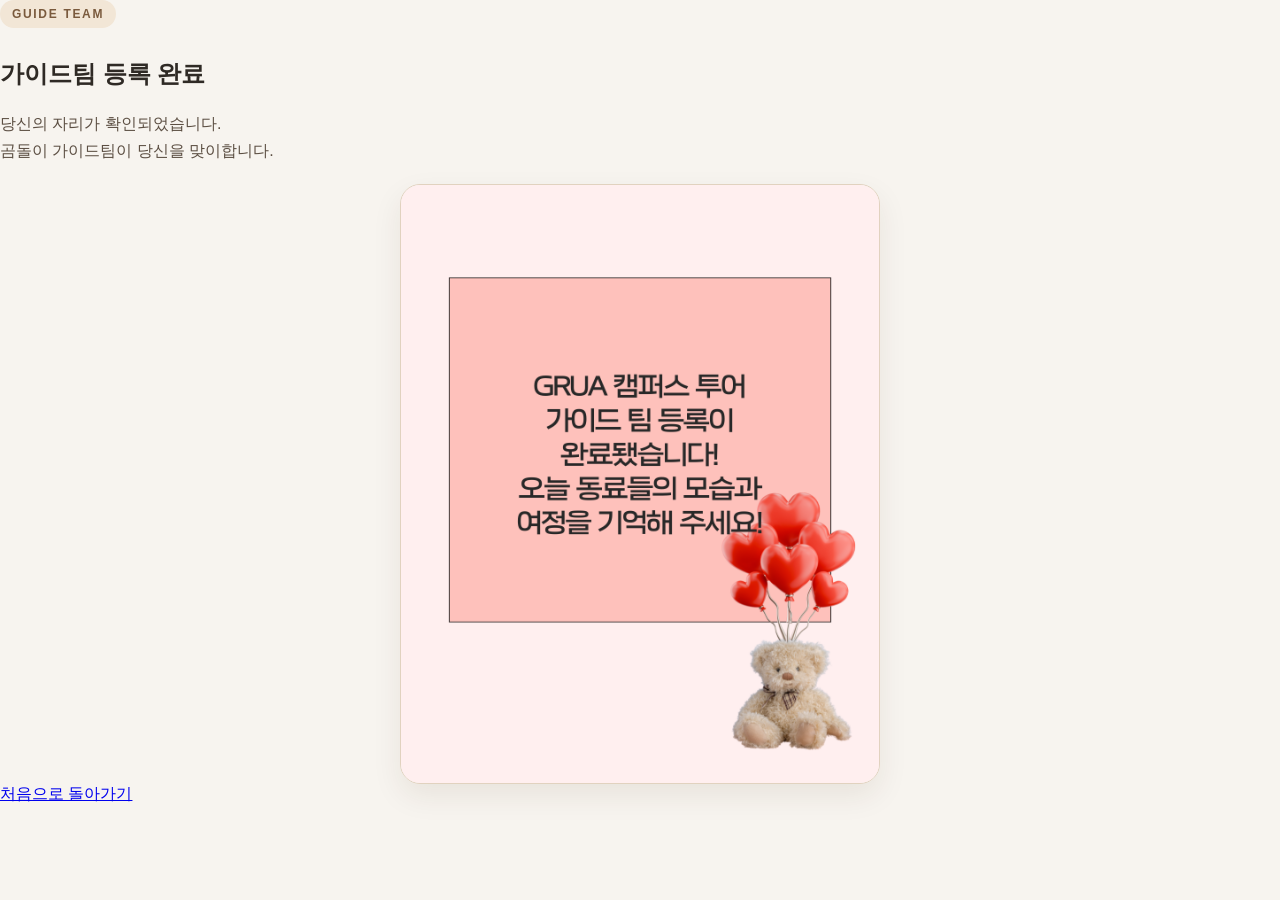
==== result.html @ 876a2c60 "Create result.html" ====
<!DOCTYPE html>
<html lang="ko">
<head>
  <meta charset="UTF-8" />
  <meta name="viewport" content="width=device-width, initial-scale=1.0" />
  <title>가이드팀 등록 완료</title>
  <link rel="stylesheet" href="./assets/style.css" />
</head>
<body>
  <div class="result-page">
    <section class="result-screen">
      <div class="result-badge">GUIDE TEAM</div>
      <h1>가이드팀 등록 완료</h1>
      <p id="resultTypeText" class="result-type"></p>
      <p id="resultBuildingText" class="result-building"></p>
      <p class="result-desc big">
        당신의 자리가 확인되었습니다.<br />
        곰돌이 가이드팀이 당신을 맞이합니다.
      </p>
      <img src="./assets/bear-team.png" alt="곰돌이 가이드팀" class="bear-image" />
      <a href="./index.html" class="back-link">처음으로 돌아가기</a>
    </section>
  </div>

  <script src="./assets/result.js"></script>
</body>
</html>
---- assets/style.css ----
* {
  box-sizing: border-box;
}

body {
  margin: 0;
  font-family: "Apple SD Gothic Neo", "Noto Sans KR", sans-serif;
  background: #f7f4ef;
  color: #2f2a25;
}

.hidden {
  display: none !important;
}

/* INTRO IMAGE */
.intro-image-page {
  min-height: 100vh;
  position: relative;
  background: #111;
  display: flex;
  align-items: center;
  justify-content: center;
  overflow: hidden;
}

.intro-image {
  width: 100%;
  height: 100vh;
  object-fit: cover;
  display: block;
}

.intro-enter-btn {
  position: absolute;
  left: 50%;
  bottom: 7vh;
  transform: translateX(-50%);
  min-width: 220px;
  border: none;
  border-radius: 999px;
  padding: 16px 24px;
  font-size: 16px;
  font-weight: 800;
  letter-spacing: 0.04em;
  background: rgba(255, 248, 239, 0.95);
  color: #4b3728;
  box-shadow: 0 12px 30px rgba(0, 0, 0, 0.18);
  cursor: pointer;
  transition: transform 0.2s ease, opacity 0.2s ease;
}

.intro-enter-btn:hover {
  transform: translateX(-50%) translateY(-2px);
  opacity: 0.96;
}

/* MAIN */
.page {
  max-width: 1180px;
  margin: 0 auto;
  padding: 40px 20px 80px;
}

.hero {
  text-align: center;
  margin-bottom: 28px;
  padding: 36px 20px;
  background: #fffaf3;
  border: 1px solid #e4d9ca;
  border-radius: 24px;
}

.eyebrow {
  margin: 0 0 10px;
  font-size: 12px;
  letter-spacing: 0.18em;
  color: #8b6f52;
}

.hero h1 {
  margin: 0 0 12px;
  font-size: 36px;
  line-height: 1.2;
}

.hero-desc {
  margin: 0;
  line-height: 1.7;
  color: #5f5348;
}

.layout {
  display: grid;
  gap: 20px;
}

.card {
  background: #fff;
  border: 1px solid #e7ddd1;
  border-radius: 22px;
  padding: 24px;
  box-shadow: 0 10px 25px rgba(60, 40, 10, 0.04);
}

.card h2 {
  margin: 0 0 14px;
  font-size: 22px;
}

.section-desc {
  margin: 0 0 16px;
  color: #6a5d52;
}

.form-row {
  display: flex;
  flex-direction: column;
  gap: 8px;
  margin-bottom: 14px;
}

.form-row label {
  font-size: 14px;
  font-weight: 600;
}

.form-row input {
  width: 100%;
  border: 1px solid #d7c9b8;
  border-radius: 14px;
  padding: 14px 16px;
  font-size: 16px;
  background: #fffcf8;
}

.primary-btn {
  width: 100%;
  border: none;
  border-radius: 14px;
  padding: 14px 16px;
  font-size: 16px;
  font-weight: 700;
  background: #6f4d38;
  color: #fff;
  cursor: pointer;
  transition: 0.2s ease;
}

.primary-btn:hover {
  transform: translateY(-1px);
  opacity: 0.95;
}

.type-info {
  margin-top: 14px;
  padding: 14px;
  border-radius: 16px;
  background: #faf3e8;
  border: 1px solid #eadcc8;
}

.message-box {
  min-height: 28px;
  margin-top: 14px;
  font-size: 15px;
  line-height: 1.5;
}

.message-box.success {
  color: #1f6b46;
}

.message-box.error {
  color: #a23131;
}

.message-box.info {
  color: #6a4d2e;
}

.map-wrap {
  position: relative;
  width: 100%;
  max-width: 980px;
  margin: 0 auto;
  border-radius: 22px;
  overflow: hidden;
  border: 1px solid #e3d7c8;
  background: #f3ecdf;
}

.campus-map {
  display: block;
  width: 100%;
  height: auto;
}

#mapPoints {
  position: absolute;
  inset: 0;
}

.map-point {
  position: absolute;
  width: 22px;
  height: 22px;
  border: none;
  border-radius: 999px;
  background: rgba(111, 77, 56, 0.92);
  box-shadow:
    0 0 0 6px rgba(111, 77, 56, 0.16),
    0 0 0 12px rgba(111, 77, 56, 0.08);
  cursor: pointer;
  transform: translate(-50%, -50%);
  transition: transform 0.2s ease, box-shadow 0.2s ease;
}

.map-point::after {
  content: "";
  position: absolute;
  inset: 5px;
  border-radius: 999px;
  background: #fff7ef;
}

.map-point:hover {
  transform: translate(-50%, -50%) scale(1.08);
}

.map-point.active-correct {
  background: rgba(34, 116, 76, 0.95);
  box-shadow:
    0 0 0 8px rgba(34, 116, 76, 0.2),
    0 0 0 16px rgba(34, 116, 76, 0.1);
}

.map-point.active-wrong {
  background: rgba(172, 55, 55, 0.95);
  box-shadow:
    0 0 0 8px rgba(172, 55, 55, 0.18),
    0 0 0 16px rgba(172, 55, 55, 0.08);
}

.point-label {
  position: absolute;
  left: 50%;
  bottom: calc(100% + 10px);
  transform: translateX(-50%);
  white-space: nowrap;
  padding: 6px 10px;
  border-radius: 999px;
  background: rgba(47, 42, 37, 0.92);
  color: white;
  font-size: 12px;
  font-weight: 700;
  opacity: 0;
  pointer-events: none;
  transition: opacity 0.18s ease;
}

.map-point:hover .point-label {
  opacity: 1;
}

.result-card {
  text-align: center;
  background: linear-gradient(180deg, #fffaf2, #fff5e9);
  border-color: #d8bea0;
  animation: fadeUp 0.5s ease;
}

.result-badge {
  display: inline-block;
  margin-bottom: 10px;
  padding: 7px 12px;
  border-radius: 999px;
  font-size: 12px;
  letter-spacing: 0.14em;
  font-weight: 800;
  color: #7a5a3d;
  background: #f2e6d6;
}

.result-type {
  margin: 0 0 8px;
  font-size: 18px;
  font-weight: 800;
  color: #5e4735;
}

.result-building {
  margin: 0 0 14px;
  font-size: 16px;
  color: #7a6758;
}

.result-desc {
  line-height: 1.7;
  color: #5c4f43;
}

.bear-image {
  display: block;
  max-width: 100%;
  width: 480px;
  margin: 20px auto 0;
  border-radius: 20px;
  border: 1px solid #e1d2bf;
  box-shadow: 0 12px 30px rgba(70, 40, 10, 0.08);
}

@keyframes fadeUp {
  from {
    opacity: 0;
    transform: translateY(18px);
  }
  to {
    opacity: 1;
    transform: translateY(0);
  }
}

@media (max-width: 768px) {
  .page {
    padding: 24px 16px 60px;
  }

  .hero h1 {
    font-size: 28px;
  }

  .card {
    padding: 18px;
  }

  .map-point {
    width: 18px;
    height: 18px;
  }

  .point-label {
    font-size: 11px;
    padding: 5px 8px;
  }

  .intro-enter-btn {
    min-width: 180px;
    padding: 14px 20px;
    bottom: 5vh;
  }
}
.clickable-intro {
  cursor: pointer;
}
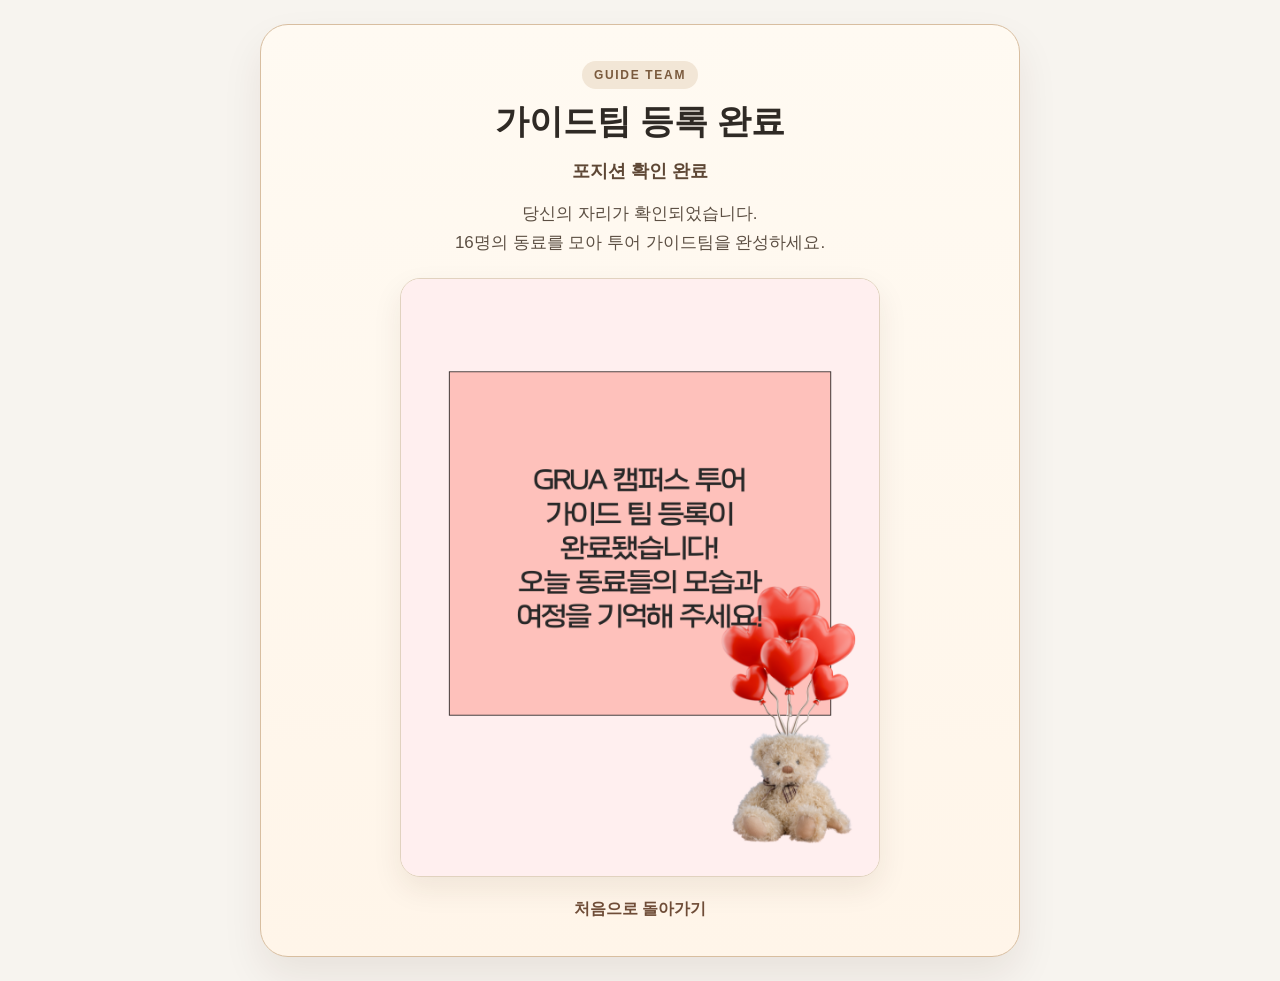
==== commit 0eb326fc: "Update result.html" ====
--- a/result.html
+++ b/result.html
@@ -15,7 +15,7 @@
       <p id="resultBuildingText" class="result-building"></p>
       <p class="result-desc big">
         당신의 자리가 확인되었습니다.<br />
-        곰돌이 가이드팀이 당신을 맞이합니다.
+        16명의 동료를 모아 투어 가이드팀을 완성하세요.
       </p>
       <img src="./assets/bear-team.png" alt="곰돌이 가이드팀" class="bear-image" />
       <a href="./index.html" class="back-link">처음으로 돌아가기</a>
--- a/assets/style.css
+++ b/assets/style.css
@@ -13,7 +13,7 @@
   display: none !important;
 }
 
-/* INTRO IMAGE */
+/* INTRO */
 .intro-image-page {
   min-height: 100vh;
   position: relative;
@@ -31,28 +31,8 @@
   display: block;
 }
 
-.intro-enter-btn {
-  position: absolute;
-  left: 50%;
-  bottom: 7vh;
-  transform: translateX(-50%);
-  min-width: 220px;
-  border: none;
-  border-radius: 999px;
-  padding: 16px 24px;
-  font-size: 16px;
-  font-weight: 800;
-  letter-spacing: 0.04em;
-  background: rgba(255, 248, 239, 0.95);
-  color: #4b3728;
-  box-shadow: 0 12px 30px rgba(0, 0, 0, 0.18);
+.clickable-intro {
   cursor: pointer;
-  transition: transform 0.2s ease, opacity 0.2s ease;
-}
-
-.intro-enter-btn:hover {
-  transform: translateX(-50%) translateY(-2px);
-  opacity: 0.96;
 }
 
 /* MAIN */
@@ -263,11 +243,24 @@
   opacity: 1;
 }
 
-.result-card {
+/* RESULT PAGE */
+.result-page {
+  min-height: 100vh;
+  display: flex;
+  align-items: center;
+  justify-content: center;
+  padding: 24px;
+}
+
+.result-screen {
+  width: 100%;
+  max-width: 760px;
   text-align: center;
   background: linear-gradient(180deg, #fffaf2, #fff5e9);
-  border-color: #d8bea0;
-  animation: fadeUp 0.5s ease;
+  border: 1px solid #d8bea0;
+  border-radius: 28px;
+  padding: 36px 24px;
+  box-shadow: 0 20px 40px rgba(60, 30, 10, 0.08);
 }
 
 .result-badge {
@@ -282,6 +275,11 @@
   background: #f2e6d6;
 }
 
+.result-screen h1 {
+  margin: 0 0 14px;
+  font-size: 34px;
+}
+
 .result-type {
   margin: 0 0 8px;
   font-size: 18px;
@@ -298,6 +296,10 @@
 .result-desc {
   line-height: 1.7;
   color: #5c4f43;
+}
+
+.result-desc.big {
+  font-size: 17px;
 }
 
 .bear-image {
@@ -310,15 +312,16 @@
   box-shadow: 0 12px 30px rgba(70, 40, 10, 0.08);
 }
 
-@keyframes fadeUp {
-  from {
-    opacity: 0;
-    transform: translateY(18px);
-  }
-  to {
-    opacity: 1;
-    transform: translateY(0);
-  }
+.back-link {
+  display: inline-block;
+  margin-top: 22px;
+  color: #6f4d38;
+  font-weight: 700;
+  text-decoration: none;
+}
+
+.back-link:hover {
+  text-decoration: underline;
 }
 
 @media (max-width: 768px) {
@@ -326,11 +329,13 @@
     padding: 24px 16px 60px;
   }
 
-  .hero h1 {
+  .hero h1,
+  .result-screen h1 {
     font-size: 28px;
   }
 
-  .card {
+  .card,
+  .result-screen {
     padding: 18px;
   }
 
@@ -343,13 +348,4 @@
     font-size: 11px;
     padding: 5px 8px;
   }
-
-  .intro-enter-btn {
-    min-width: 180px;
-    padding: 14px 20px;
-    bottom: 5vh;
-  }
-}
-.clickable-intro {
-  cursor: pointer;
-}
+}
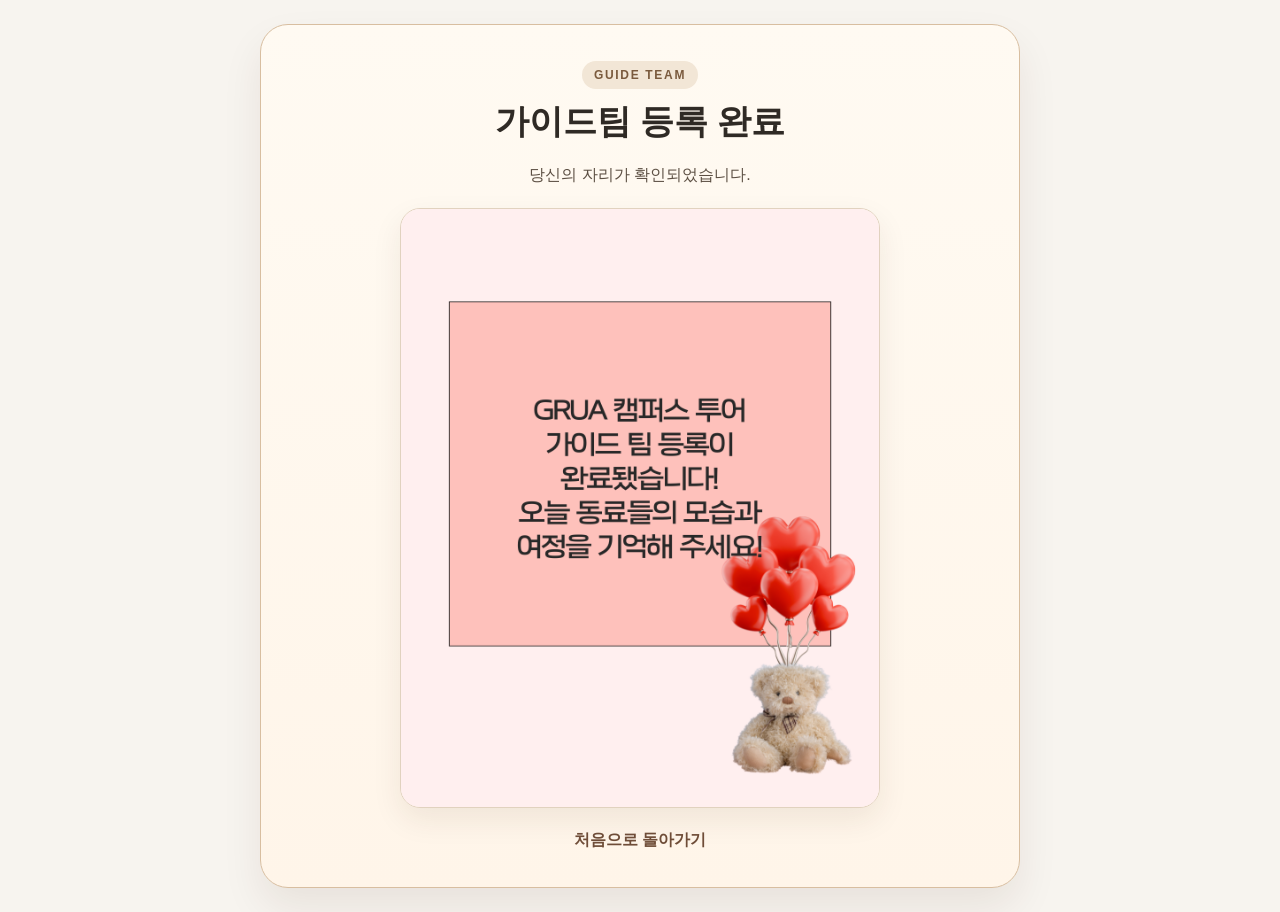
==== commit ba0ba0c0: "Create result.html" ====
--- a/result.html
+++ b/result.html
@@ -13,9 +13,9 @@
       <h1>가이드팀 등록 완료</h1>
       <p id="resultTypeText" class="result-type"></p>
       <p id="resultBuildingText" class="result-building"></p>
-      <p class="result-desc big">
+      <p class="result-desc">
         당신의 자리가 확인되었습니다.<br />
-        16명의 동료를 모아 투어 가이드팀을 완성하세요.
+       
       </p>
       <img src="./assets/bear-team.png" alt="곰돌이 가이드팀" class="bear-image" />
       <a href="./index.html" class="back-link">처음으로 돌아가기</a>
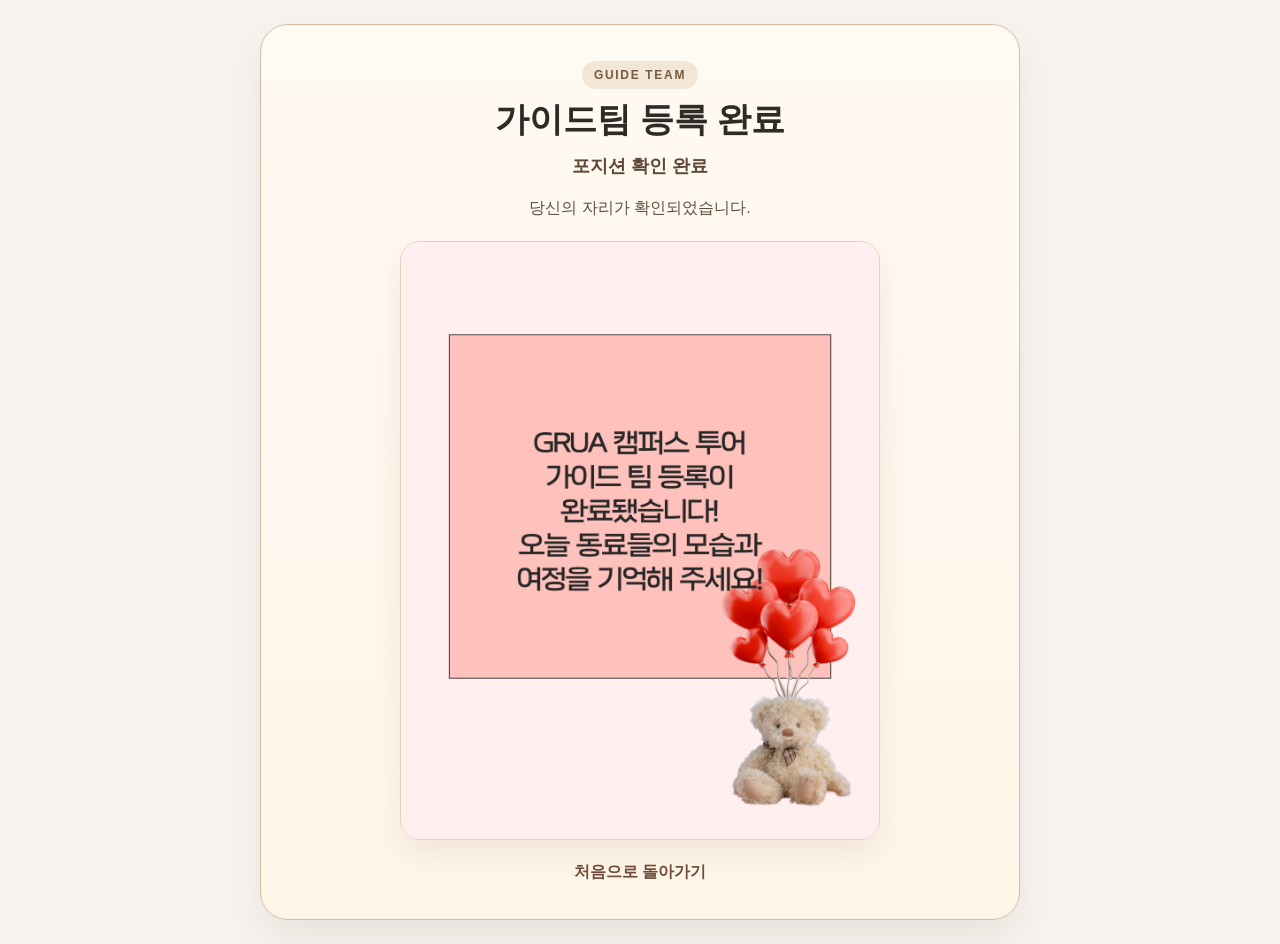
==== commit 82832240: "Update result.html" ====
--- a/result.html
+++ b/result.html
@@ -18,7 +18,7 @@
        
       </p>
       <img src="./assets/bear-team.png" alt="곰돌이 가이드팀" class="bear-image" />
-      <a href="./index.html" class="back-link">처음으로 돌아가기</a>
+     <a href="./index.html" class="back-link">처음으로 돌아가기</a>
     </section>
   </div>
 
--- a/assets/style.css
+++ b/assets/style.css
@@ -9,33 +9,6 @@
   color: #2f2a25;
 }
 
-.hidden {
-  display: none !important;
-}
-
-/* INTRO */
-.intro-image-page {
-  min-height: 100vh;
-  position: relative;
-  background: #111;
-  display: flex;
-  align-items: center;
-  justify-content: center;
-  overflow: hidden;
-}
-
-.intro-image {
-  width: 100%;
-  height: 100vh;
-  object-fit: cover;
-  display: block;
-}
-
-.clickable-intro {
-  cursor: pointer;
-}
-
-/* MAIN */
 .page {
   max-width: 1180px;
   margin: 0 auto;
@@ -112,6 +85,13 @@
   padding: 14px 16px;
   font-size: 16px;
   background: #fffcf8;
+  color: #2f2a25;
+}
+
+.form-row input:focus {
+  outline: none;
+  border-color: #9f8167;
+  box-shadow: 0 0 0 3px rgba(159, 129, 103, 0.14);
 }
 
 .primary-btn {
@@ -124,12 +104,12 @@
   background: #6f4d38;
   color: #fff;
   cursor: pointer;
-  transition: 0.2s ease;
+  transition: transform 0.18s ease, opacity 0.18s ease;
 }
 
 .primary-btn:hover {
   transform: translateY(-1px);
-  opacity: 0.95;
+  opacity: 0.96;
 }
 
 .type-info {
@@ -159,6 +139,11 @@
   color: #6a4d2e;
 }
 
+.hidden {
+  display: none !important;
+}
+
+/* 지도 영역 */
 .map-wrap {
   position: relative;
   width: 100%;
@@ -181,19 +166,20 @@
   inset: 0;
 }
 
+/* 지도 위 클릭 노드 */
 .map-point {
   position: absolute;
   width: 22px;
   height: 22px;
   border: none;
   border-radius: 999px;
-  background: rgba(111, 77, 56, 0.92);
+  background: rgba(111, 77, 56, 0.94);
   box-shadow:
     0 0 0 6px rgba(111, 77, 56, 0.16),
     0 0 0 12px rgba(111, 77, 56, 0.08);
   cursor: pointer;
   transform: translate(-50%, -50%);
-  transition: transform 0.2s ease, box-shadow 0.2s ease;
+  transition: transform 0.18s ease, box-shadow 0.18s ease, background 0.18s ease;
 }
 
 .map-point::after {
@@ -209,17 +195,17 @@
 }
 
 .map-point.active-correct {
-  background: rgba(34, 116, 76, 0.95);
+  background: rgba(34, 116, 76, 0.96);
   box-shadow:
-    0 0 0 8px rgba(34, 116, 76, 0.2),
-    0 0 0 16px rgba(34, 116, 76, 0.1);
+    0 0 0 8px rgba(34, 116, 76, 0.22),
+    0 0 0 16px rgba(34, 116, 76, 0.12);
 }
 
 .map-point.active-wrong {
-  background: rgba(172, 55, 55, 0.95);
+  background: rgba(172, 55, 55, 0.96);
   box-shadow:
-    0 0 0 8px rgba(172, 55, 55, 0.18),
-    0 0 0 16px rgba(172, 55, 55, 0.08);
+    0 0 0 8px rgba(172, 55, 55, 0.2),
+    0 0 0 16px rgba(172, 55, 55, 0.1);
 }
 
 .point-label {
@@ -231,7 +217,7 @@
   padding: 6px 10px;
   border-radius: 999px;
   background: rgba(47, 42, 37, 0.92);
-  color: white;
+  color: #fff;
   font-size: 12px;
   font-weight: 700;
   opacity: 0;
@@ -243,7 +229,7 @@
   opacity: 1;
 }
 
-/* RESULT PAGE */
+/* 결과 페이지 */
 .result-page {
   min-height: 100vh;
   display: flex;
@@ -278,6 +264,7 @@
 .result-screen h1 {
   margin: 0 0 14px;
   font-size: 34px;
+  line-height: 1.2;
 }
 
 .result-type {
@@ -298,14 +285,11 @@
   color: #5c4f43;
 }
 
-.result-desc.big {
-  font-size: 17px;
-}
-
 .bear-image {
   display: block;
   max-width: 100%;
   width: 480px;
+  height: auto;
   margin: 20px auto 0;
   border-radius: 20px;
   border: 1px solid #e1d2bf;
@@ -324,11 +308,16 @@
   text-decoration: underline;
 }
 
+/* 모바일 */
 @media (max-width: 768px) {
   .page {
     padding: 24px 16px 60px;
   }
 
+  .hero {
+    padding: 28px 16px;
+  }
+
   .hero h1,
   .result-screen h1 {
     font-size: 28px;
@@ -348,4 +337,8 @@
     font-size: 11px;
     padding: 5px 8px;
   }
-}
+
+  .bear-image {
+    width: 100%;
+  }
+}
